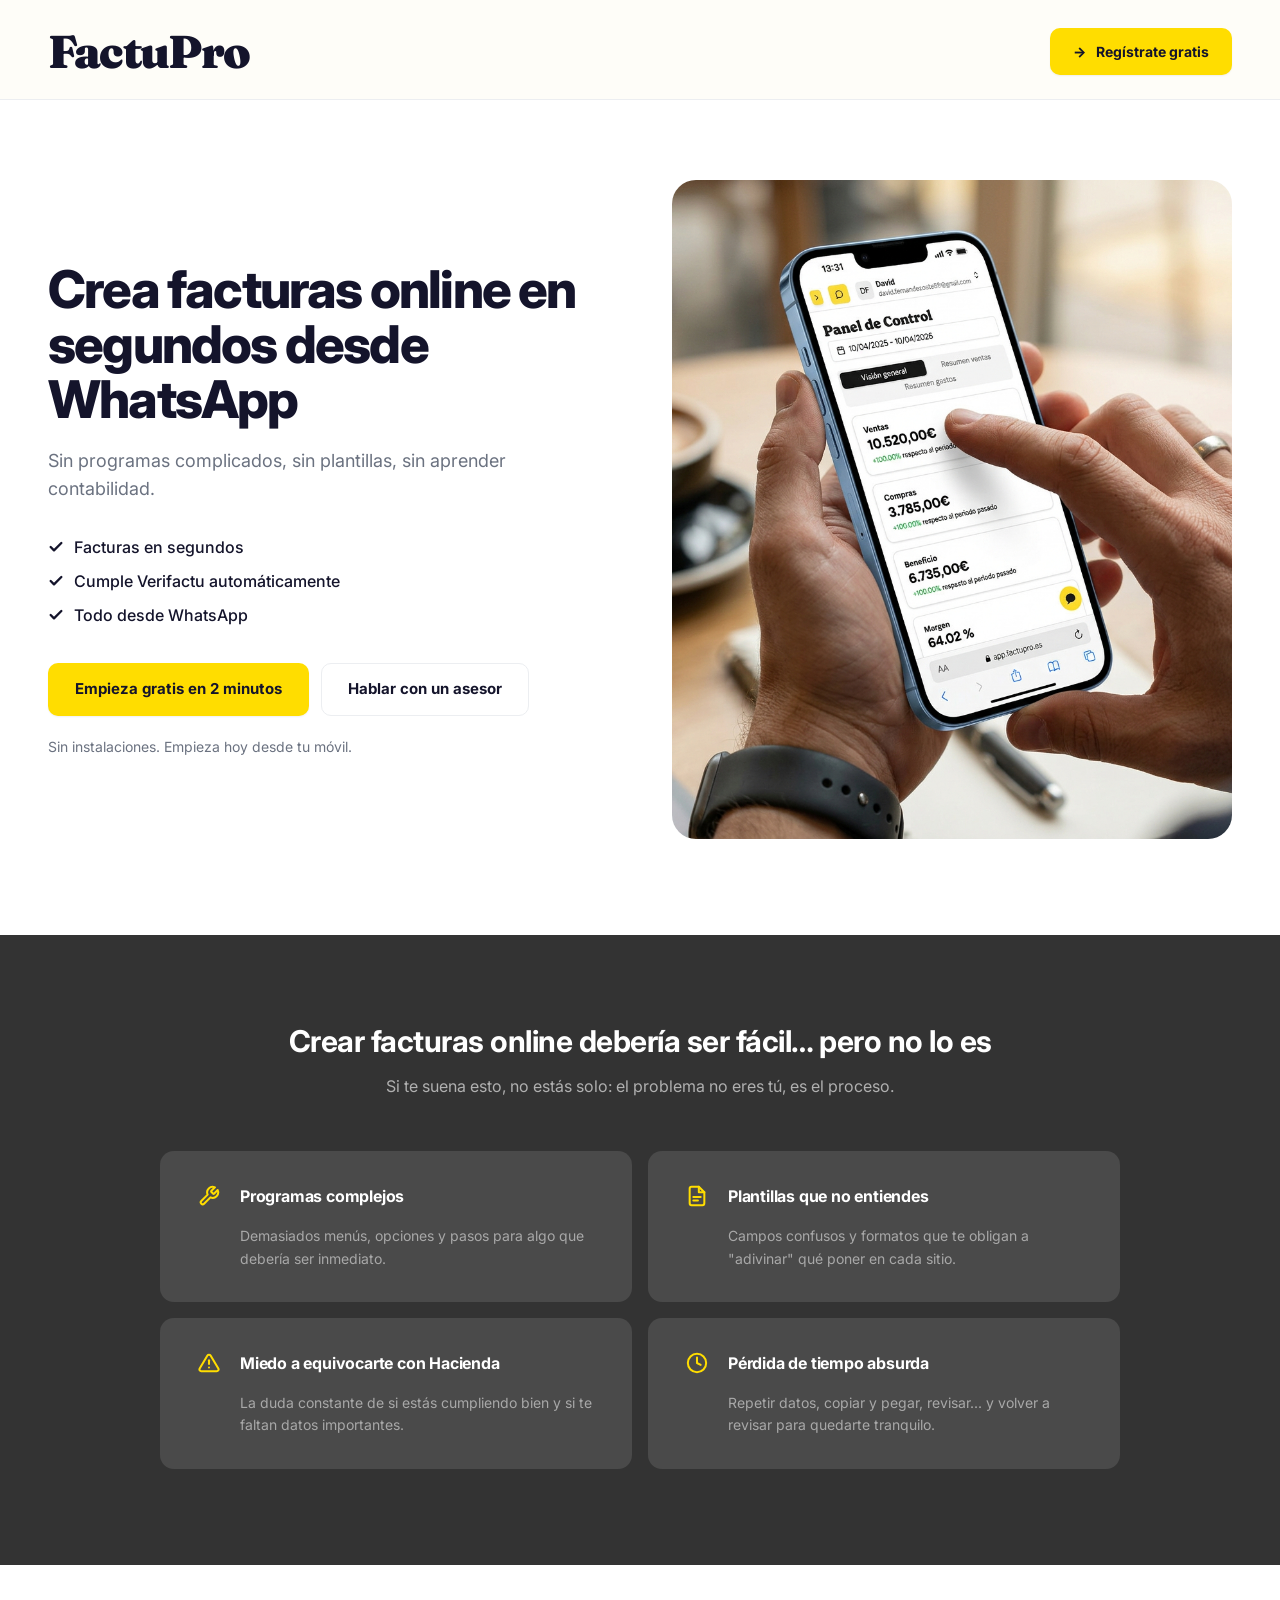
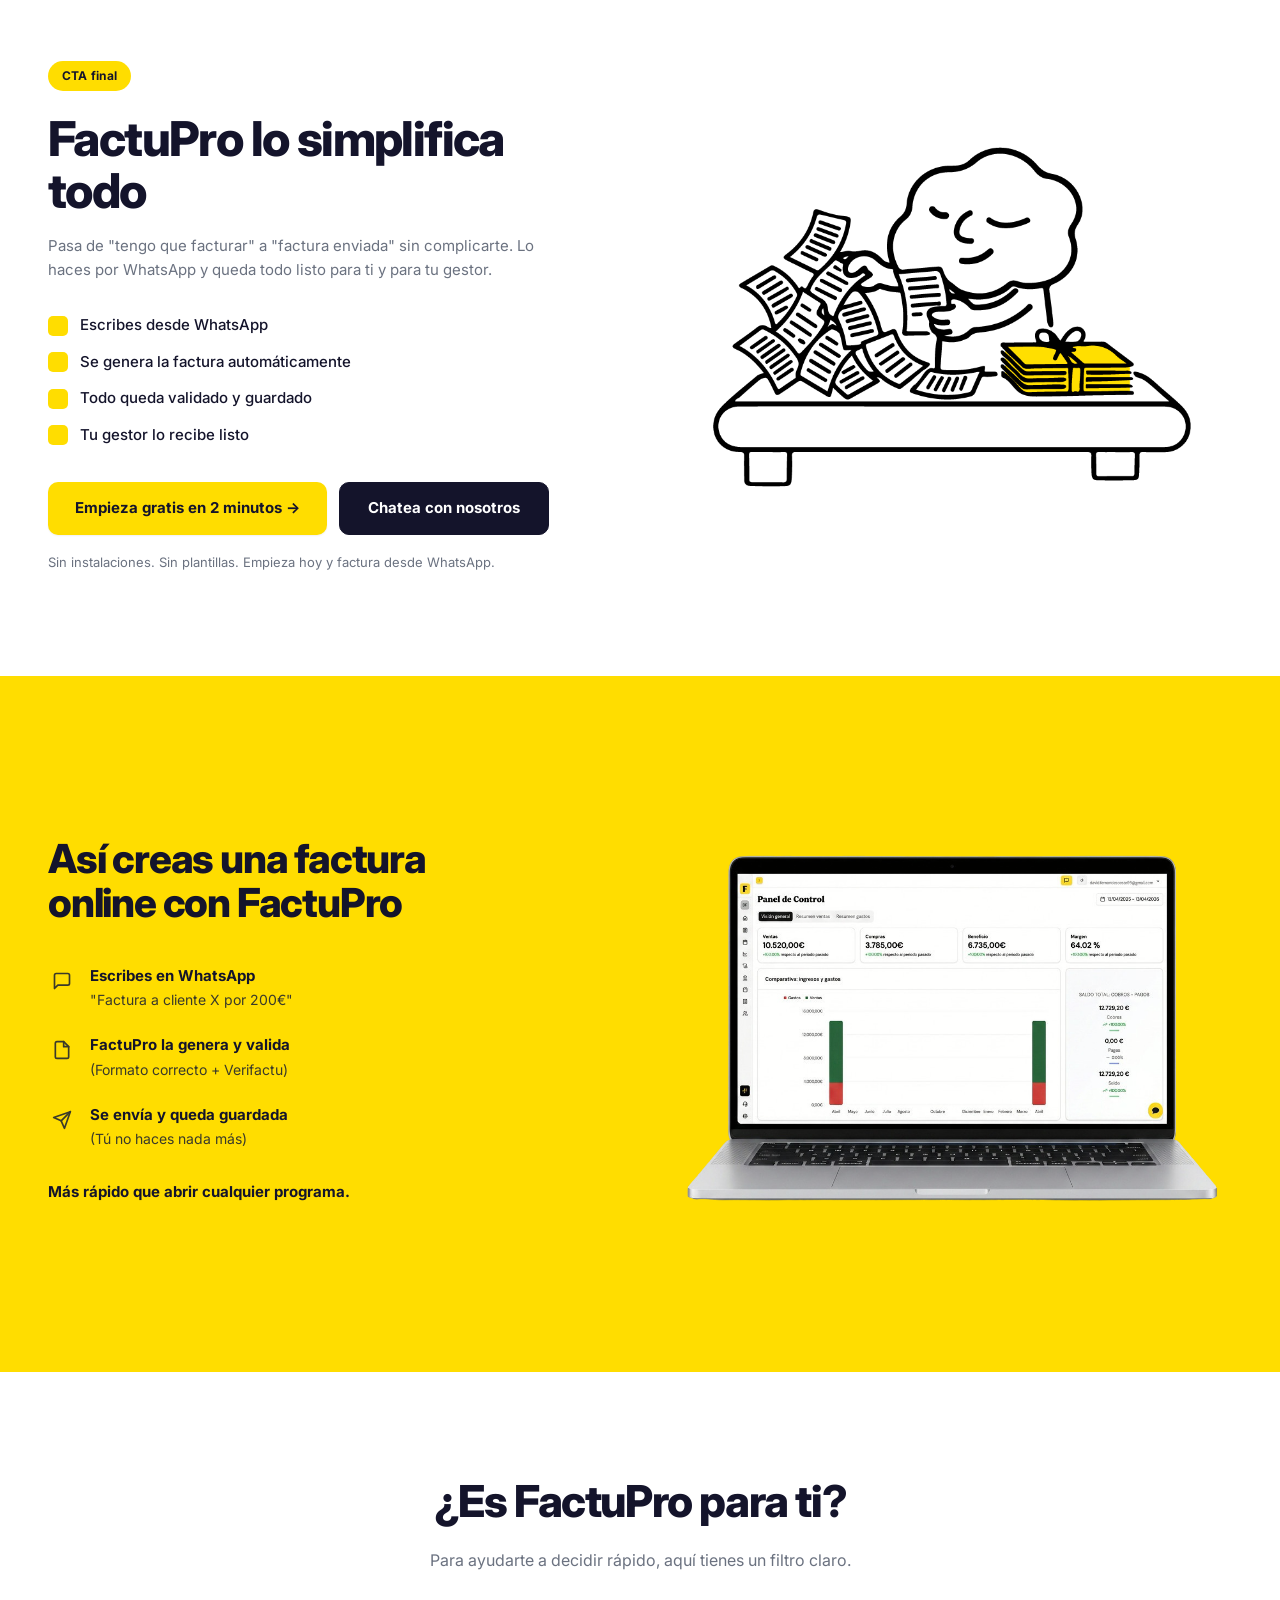
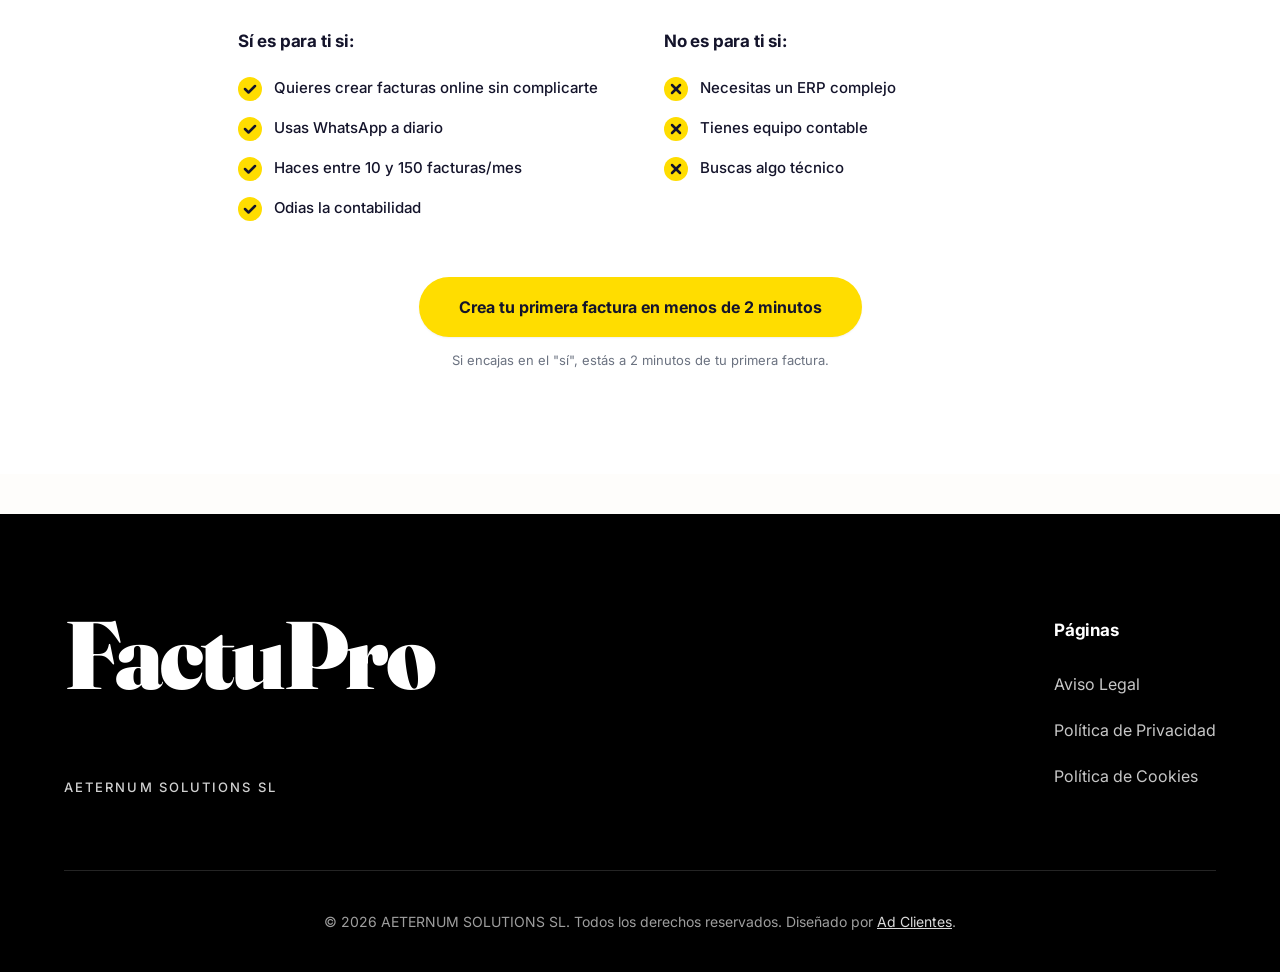
==== creacion-de-facturas-online/index.html @ f8bba771 "Initial commit — landings lp.factupro.es" ====
<!DOCTYPE html>
<html lang="es">
<head>
  <meta charset="UTF-8" />
  <meta name="viewport" content="width=device-width, initial-scale=1.0" />
  <title>Creación de Facturas Online — Crea facturas en segundos desde WhatsApp</title>
  <meta name="description" content="Crea facturas online en segundos desde WhatsApp. Sin programas complicados, sin plantillas, sin aprender contabilidad." />

  <!-- Preload fonts -->
  <link rel="preconnect" href="https://fonts.googleapis.com" />
  <link rel="preconnect" href="https://fonts.gstatic.com" crossorigin />
  <link href="https://fonts.googleapis.com/css2?family=Fraunces:opsz,wght@9..144,700;9..144,900&family=Inter:wght@400;500;600;700;800&display=swap" rel="stylesheet" />

  <link rel="stylesheet" href="css/styles.css" />
</head>
<body>

  <!-- ============== HEADER ============== -->
  <header class="site-header">
    <div class="container header-inner">
      <a href="/" class="logo">FactuPro</a>
      <a href="#registro" class="btn btn-primary btn-header" data-cta="header_signup">
        <span class="arrow">→</span> Regístrate gratis
      </a>
    </div>
  </header>

  <!-- ============== HERO ============== -->
  <section class="hero">
    <div class="container hero-grid">
      <div class="hero-copy">
        <h1 class="hero-title">
          Crea facturas online en segundos desde WhatsApp
        </h1>
        <p class="hero-sub">
          Sin programas complicados, sin plantillas, sin aprender contabilidad.
        </p>

        <ul class="hero-benefits">
          <li><span class="check"><svg viewBox="0 0 24 24" fill="none" stroke="currentColor" stroke-width="3.5" stroke-linecap="round" stroke-linejoin="round"><polyline points="20 6 9 17 4 12"/></svg></span> Facturas en segundos</li>
          <li><span class="check"><svg viewBox="0 0 24 24" fill="none" stroke="currentColor" stroke-width="3.5" stroke-linecap="round" stroke-linejoin="round"><polyline points="20 6 9 17 4 12"/></svg></span> Cumple Verifactu automáticamente</li>
          <li><span class="check"><svg viewBox="0 0 24 24" fill="none" stroke="currentColor" stroke-width="3.5" stroke-linecap="round" stroke-linejoin="round"><polyline points="20 6 9 17 4 12"/></svg></span> Todo desde WhatsApp</li>
        </ul>

        <div class="hero-ctas">
          <a href="#registro" class="btn btn-primary" data-cta="hero_signup">Empieza gratis en 2 minutos</a>
          <a href="#asesor" class="btn btn-secondary" data-cta="hero_advisor">Hablar con un asesor</a>
        </div>

        <p class="hero-note">Sin instalaciones. Empieza hoy desde tu móvil.</p>
      </div>

      <div class="hero-media">
        <div class="hero-image-wrap">
          <img src="assets/hero-mockup.jpg" alt="Crea facturas desde WhatsApp" class="hero-image" onerror="this.style.display='none'; this.parentElement.classList.add('placeholder');" />
          <div class="placeholder-text">📱 Imagen: móvil con WhatsApp</div>
        </div>
      </div>
    </div>
  </section>

  <!-- ============== PROBLEMAS (SECCIÓN 2) ============== -->
  <section class="problemas">
    <div class="container">
      <div class="problemas-head">
        <h2 class="problemas-title">Crear facturas online debería ser fácil… pero no lo es</h2>
        <p class="problemas-sub">Si te suena esto, no estás solo: el problema no eres tú, es el proceso.</p>
      </div>

      <div class="problemas-grid">

        <article class="problema-card">
          <div class="problema-card-head">
            <span class="problema-icon">
              <svg viewBox="0 0 24 24" fill="none" stroke="currentColor" stroke-width="2.2" stroke-linecap="round" stroke-linejoin="round">
                <path d="M14.7 6.3a1 1 0 0 0 0 1.4l1.6 1.6a1 1 0 0 0 1.4 0l3.77-3.77a6 6 0 0 1-7.94 7.94l-6.91 6.91a2.12 2.12 0 0 1-3-3l6.91-6.91a6 6 0 0 1 7.94-7.94l-3.76 3.76z"/>
              </svg>
            </span>
            <h3 class="problema-title">Programas complejos</h3>
          </div>
          <p class="problema-desc">Demasiados menús, opciones y pasos para algo que debería ser inmediato.</p>
        </article>

        <article class="problema-card">
          <div class="problema-card-head">
            <span class="problema-icon">
              <svg viewBox="0 0 24 24" fill="none" stroke="currentColor" stroke-width="2.2" stroke-linecap="round" stroke-linejoin="round">
                <path d="M14 2H6a2 2 0 0 0-2 2v16a2 2 0 0 0 2 2h12a2 2 0 0 0 2-2V8z"/>
                <polyline points="14 2 14 8 20 8"/>
                <line x1="8" y1="13" x2="16" y2="13"/>
                <line x1="8" y1="17" x2="13" y2="17"/>
              </svg>
            </span>
            <h3 class="problema-title">Plantillas que no entiendes</h3>
          </div>
          <p class="problema-desc">Campos confusos y formatos que te obligan a "adivinar" qué poner en cada sitio.</p>
        </article>

        <article class="problema-card">
          <div class="problema-card-head">
            <span class="problema-icon">
              <svg viewBox="0 0 24 24" fill="none" stroke="currentColor" stroke-width="2.2" stroke-linecap="round" stroke-linejoin="round">
                <path d="M10.29 3.86L1.82 18a2 2 0 0 0 1.71 3h16.94a2 2 0 0 0 1.71-3L13.71 3.86a2 2 0 0 0-3.42 0z"/>
                <line x1="12" y1="9" x2="12" y2="13"/>
                <line x1="12" y1="17" x2="12.01" y2="17"/>
              </svg>
            </span>
            <h3 class="problema-title">Miedo a equivocarte con Hacienda</h3>
          </div>
          <p class="problema-desc">La duda constante de si estás cumpliendo bien y si te faltan datos importantes.</p>
        </article>

        <article class="problema-card">
          <div class="problema-card-head">
            <span class="problema-icon">
              <svg viewBox="0 0 24 24" fill="none" stroke="currentColor" stroke-width="2.2" stroke-linecap="round" stroke-linejoin="round">
                <circle cx="12" cy="12" r="10"/>
                <polyline points="12 6 12 12 16 14"/>
              </svg>
            </span>
            <h3 class="problema-title">Pérdida de tiempo absurda</h3>
          </div>
          <p class="problema-desc">Repetir datos, copiar y pegar, revisar... y volver a revisar para quedarte tranquilo.</p>
        </article>

      </div>
    </div>
  </section>

  <!-- ============== CTA FINAL (SECCIÓN 3) ============== -->
  <section class="ctafinal">
    <div class="container ctafinal-grid">
      <div class="ctafinal-copy">
        <span class="ctafinal-tag">CTA final</span>
        <h2 class="ctafinal-title">FactuPro lo simplifica todo</h2>
        <p class="ctafinal-sub">
          Pasa de "tengo que facturar" a "factura enviada" sin complicarte. Lo haces por WhatsApp y queda todo listo para ti y para tu gestor.
        </p>

        <ul class="ctafinal-list">
          <li>
            <span class="ctafinal-dot"></span>
            Escribes desde WhatsApp
          </li>
          <li>
            <span class="ctafinal-dot"></span>
            Se genera la factura automáticamente
          </li>
          <li>
            <span class="ctafinal-dot"></span>
            Todo queda validado y guardado
          </li>
          <li>
            <span class="ctafinal-dot"></span>
            Tu gestor lo recibe listo
          </li>
        </ul>

        <div class="ctafinal-ctas">
          <a href="#registro" class="btn btn-primary" data-cta="ctafinal_signup">Empieza gratis en 2 minutos →</a>
          <a href="#chat" class="btn btn-dark" data-cta="ctafinal_chat">Chatea con nosotros</a>
        </div>

        <p class="ctafinal-note">Sin instalaciones. Sin plantillas. Empieza hoy y factura desde WhatsApp.</p>
      </div>

      <div class="ctafinal-media">
        <img src="assets/ctafinal-ilustracion.png" alt="FactuPro lo simplifica todo" class="ctafinal-image" onerror="this.style.display='none'; this.parentElement.classList.add('ctafinal-placeholder');" />
      </div>
    </div>
  </section>

  <!-- ============== COMO CREAR (SECCIÓN 4) ============== -->
  <section class="comocrea">
    <div class="container comocrea-grid">
      <div class="comocrea-copy">
        <h2 class="comocrea-title">Así creas una factura online con FactuPro</h2>

        <ul class="comocrea-steps">
          <li class="comocrea-step">
            <span class="comocrea-icon">
              <svg viewBox="0 0 24 24" fill="none" stroke="currentColor" stroke-width="2" stroke-linecap="round" stroke-linejoin="round">
                <path d="M21 15a2 2 0 0 1-2 2H7l-4 4V5a2 2 0 0 1 2-2h14a2 2 0 0 1 2 2z"/>
              </svg>
            </span>
            <div>
              <strong>Escribes en WhatsApp</strong>
              <span>"Factura a cliente X por 200€"</span>
            </div>
          </li>
          <li class="comocrea-step">
            <span class="comocrea-icon">
              <svg viewBox="0 0 24 24" fill="none" stroke="currentColor" stroke-width="2" stroke-linecap="round" stroke-linejoin="round">
                <path d="M14 2H6a2 2 0 0 0-2 2v16a2 2 0 0 0 2 2h12a2 2 0 0 0 2-2V8z"/>
                <polyline points="14 2 14 8 20 8"/>
              </svg>
            </span>
            <div>
              <strong>FactuPro la genera y valida</strong>
              <span>(Formato correcto + Verifactu)</span>
            </div>
          </li>
          <li class="comocrea-step">
            <span class="comocrea-icon">
              <svg viewBox="0 0 24 24" fill="none" stroke="currentColor" stroke-width="2" stroke-linecap="round" stroke-linejoin="round">
                <line x1="22" y1="2" x2="11" y2="13"/>
                <polygon points="22 2 15 22 11 13 2 9 22 2"/>
              </svg>
            </span>
            <div>
              <strong>Se envía y queda guardada</strong>
              <span>(Tú no haces nada más)</span>
            </div>
          </li>
        </ul>

        <p class="comocrea-footer">Más rápido que abrir cualquier programa.</p>
      </div>

      <div class="comocrea-media">
        <img src="assets/laptop-mockup.png" alt="FactuPro en portátil" class="comocrea-image" />
      </div>
    </div>
  </section>

  <!-- ============== ¿ES PARA TI? (SECCIÓN 5) ============== -->
  <section class="parati">
    <div class="container parati-inner">
      <h2 class="parati-title">¿Es FactuPro para ti?</h2>
      <p class="parati-sub">Para ayudarte a decidir rápido, aquí tienes un filtro claro.</p>

      <div class="parati-cols">
        <div class="parati-col">
          <h3 class="parati-col-title">Sí es para ti si:</h3>
          <ul class="parati-list">
            <li><span class="parati-check">
              <svg viewBox="0 0 24 24" fill="currentColor"><circle cx="12" cy="12" r="12" fill="#FFDD00"/><polyline points="7 12 10.5 15.5 17 9" fill="none" stroke="#14142b" stroke-width="2.5" stroke-linecap="round" stroke-linejoin="round"/></svg>
            </span>Quieres crear facturas online sin complicarte</li>
            <li><span class="parati-check">
              <svg viewBox="0 0 24 24" fill="currentColor"><circle cx="12" cy="12" r="12" fill="#FFDD00"/><polyline points="7 12 10.5 15.5 17 9" fill="none" stroke="#14142b" stroke-width="2.5" stroke-linecap="round" stroke-linejoin="round"/></svg>
            </span>Usas WhatsApp a diario</li>
            <li><span class="parati-check">
              <svg viewBox="0 0 24 24" fill="currentColor"><circle cx="12" cy="12" r="12" fill="#FFDD00"/><polyline points="7 12 10.5 15.5 17 9" fill="none" stroke="#14142b" stroke-width="2.5" stroke-linecap="round" stroke-linejoin="round"/></svg>
            </span>Haces entre 10 y 150 facturas/mes</li>
            <li><span class="parati-check">
              <svg viewBox="0 0 24 24" fill="currentColor"><circle cx="12" cy="12" r="12" fill="#FFDD00"/><polyline points="7 12 10.5 15.5 17 9" fill="none" stroke="#14142b" stroke-width="2.5" stroke-linecap="round" stroke-linejoin="round"/></svg>
            </span>Odias la contabilidad</li>
          </ul>
        </div>

        <div class="parati-col">
          <h3 class="parati-col-title">No es para ti si:</h3>
          <ul class="parati-list">
            <li><span class="parati-cross">
              <svg viewBox="0 0 24 24"><circle cx="12" cy="12" r="12" fill="#FFDD00"/><line x1="8" y1="8" x2="16" y2="16" stroke="#14142b" stroke-width="2.5" stroke-linecap="round"/><line x1="16" y1="8" x2="8" y2="16" stroke="#14142b" stroke-width="2.5" stroke-linecap="round"/></svg>
            </span>Necesitas un ERP complejo</li>
            <li><span class="parati-cross">
              <svg viewBox="0 0 24 24"><circle cx="12" cy="12" r="12" fill="#FFDD00"/><line x1="8" y1="8" x2="16" y2="16" stroke="#14142b" stroke-width="2.5" stroke-linecap="round"/><line x1="16" y1="8" x2="8" y2="16" stroke="#14142b" stroke-width="2.5" stroke-linecap="round"/></svg>
            </span>Tienes equipo contable</li>
            <li><span class="parati-cross">
              <svg viewBox="0 0 24 24"><circle cx="12" cy="12" r="12" fill="#FFDD00"/><line x1="8" y1="8" x2="16" y2="16" stroke="#14142b" stroke-width="2.5" stroke-linecap="round"/><line x1="16" y1="8" x2="8" y2="16" stroke="#14142b" stroke-width="2.5" stroke-linecap="round"/></svg>
            </span>Buscas algo técnico</li>
          </ul>
        </div>
      </div>

      <div class="parati-cta-wrap">
        <a href="#registro" class="btn parati-cta" data-cta="parati_signup">Crea tu primera factura en menos de 2 minutos</a>
        <p class="parati-note">Si encajas en el "sí", estás a 2 minutos de tu primera factura.</p>
      </div>
    </div>
  </section>

  <!-- ============== FOOTER ============== -->
  <footer class="site-footer">
    <div class="footer-inner">
      <div class="footer-brand">
        <div class="footer-logo">FactuPro</div>
        <div class="footer-company">AETERNUM SOLUTIONS SL</div>
      </div>
      <nav class="footer-nav" aria-label="Enlaces legales">
        <h4 class="footer-nav-title">Páginas</h4>
        <ul>
          <li><a href="#">Aviso Legal</a></li>
          <li><a href="#">Política de Privacidad</a></li>
          <li><a href="#">Política de Cookies</a></li>
        </ul>
      </nav>
    </div>
    <div class="footer-bottom">
      © 2026 AETERNUM SOLUTIONS SL. Todos los derechos reservados. Diseñado por <a href="#">Ad Clientes</a>.
    </div>
  </footer>

  <!-- ============== SCRIPTS ============== -->
  <script src="js/tracking.js"></script>
</body>
</html>
---- creacion-de-facturas-online/css/styles.css ----
/* ============ RESET ============ */
*,
*::before,
*::after { box-sizing: border-box; }
html, body { margin: 0; padding: 0; }
body {
  font-family: 'Inter', -apple-system, BlinkMacSystemFont, sans-serif;
  color: #1f1f2e;
  background: #fefdfb; /* tono crema muy sutil */
  line-height: 1.5;
  -webkit-font-smoothing: antialiased;
}
img { max-width: 100%; display: block; }
a { text-decoration: none; color: inherit; }
ul { list-style: none; margin: 0; padding: 0; }
button { font-family: inherit; cursor: pointer; }

/* ============ TOKENS ============ */
:root {
  --yellow: #FFDD00;         /* amarillo más cálido tipo FactuPro */
  --yellow-hover: #F5D000;
  --dark: #14142b;           /* navy casi negro */
  --gray-700: #4b5563;
  --gray-600: #6b7280;
  --gray-400: #9ca3af;
  --gray-200: #eceef1;
  --gray-100: #f5f6f8;
  --cream: #fefdf8;           /* crema cálida */
  --radius: 12px;
  --shadow-card: 0 1px 2px rgba(17, 24, 39, 0.04);
}

/* ============ LAYOUT ============ */
.container {
  max-width: 1320px;
  margin: 0 auto;
  padding: 0 48px;
}

/* ============ HEADER ============ */
.site-header {
  padding: 28px 0 24px;
  background: var(--cream);
  border-bottom: 1px solid var(--gray-200);
}
.header-inner {
  display: flex;
  align-items: center;
  justify-content: space-between;
}
.logo {
  font-family: 'Fraunces', Georgia, serif;
  font-size: 46px;
  font-weight: 900;
  color: var(--dark);
  letter-spacing: -1.8px;
  line-height: 1;
}

/* ============ BUTTONS ============ */
.btn {
  display: inline-flex;
  align-items: center;
  gap: 8px;
  padding: 14px 26px;
  border-radius: 10px;
  font-weight: 700;
  font-size: 15px;
  transition: transform .15s ease, background .15s ease, box-shadow .15s ease;
  border: 1.5px solid transparent;
  font-family: 'Inter', sans-serif;
  color: var(--dark);
}
.btn-primary {
  background: var(--yellow);
  color: var(--dark);
  box-shadow: 0 1px 2px rgba(0,0,0,0.06);
}
.btn-primary:hover { background: var(--yellow-hover); transform: translateY(-1px); }
.btn-secondary {
  background: #fff;
  color: var(--dark);
  border-color: var(--gray-200);
}
.btn-secondary:hover { border-color: var(--dark); }
.btn-header { padding: 12px 22px; font-size: 14px; }
.btn-header .arrow { font-weight: 800; margin-right: 2px; }

/* ============ HERO ============ */
.hero {
  padding: 80px 0 96px;
  background: #fff;
}
.hero-grid {
  display: grid;
  grid-template-columns: 1fr 1fr;
  gap: 64px;
  align-items: center;
}
.hero-copy { max-width: 640px; }
.hero-title {
  font-family: 'Inter', sans-serif;
  font-size: 52px;
  line-height: 1.06;
  margin: 0 0 20px;
  font-weight: 800;
  letter-spacing: -1.8px;
  color: var(--dark);
}
.hero-sub {
  font-size: 18px;
  color: #6b7280;
  margin: 0 0 32px;
  max-width: 520px;
  line-height: 1.55;
  font-weight: 400;
}

.hero-benefits {
  display: flex;
  flex-direction: column;
  gap: 10px;
  margin: 0 0 36px;
}
.hero-benefits li {
  display: flex;
  align-items: center;
  gap: 10px;
  font-size: 16px;
  font-weight: 500;
  color: var(--dark);
}
.hero-benefits .check {
  display: inline-flex;
  align-items: center;
  justify-content: center;
  flex-shrink: 0;
  color: var(--dark);
}
.hero-benefits .check svg {
  width: 16px;
  height: 16px;
}

.hero-ctas {
  display: flex;
  gap: 12px;
  margin-bottom: 20px;
  flex-wrap: wrap;
}

.hero-note {
  color: var(--gray-600);
  font-size: 14px;
  margin: 0;
}

/* ============ HERO MEDIA ============ */
.hero-media { display: flex; justify-content: center; }
.hero-image-wrap {
  position: relative;
  width: 100%;
  max-width: 580px;
  aspect-ratio: 0.85 / 1;
  border-radius: 24px;
  overflow: hidden;
  background: #e8e8e8;
}
.hero-image {
  width: 100%;
  height: 100%;
  object-fit: cover;
}
.hero-image-wrap.placeholder { display: flex; align-items: center; justify-content: center; }
.placeholder-text {
  display: none;
  color: var(--gray-600);
  font-size: 14px;
  text-align: center;
  padding: 20px;
}
.hero-image-wrap.placeholder .placeholder-text { display: block; }

/* ============ PROBLEMAS (SECCIÓN 2) ============ */
.problemas {
  background: #333333;
  padding: 88px 0 96px;
}
.problemas-head {
  text-align: center;
  margin-bottom: 52px;
}
.problemas-title {
  font-family: 'Inter', sans-serif;
  font-size: 30px;
  font-weight: 700;
  color: #fff;
  margin: 0 0 14px;
  letter-spacing: -0.5px;
  line-height: 1.25;
}
.problemas-sub {
  font-size: 16px;
  color: #b0b0b0;
  margin: 0;
  line-height: 1.55;
}
.problemas-grid {
  display: grid;
  grid-template-columns: 1fr 1fr;
  gap: 16px;
  max-width: 960px;
  margin: 0 auto;
}
.problema-card {
  background: #4a4a4a;
  border-radius: 14px;
  padding: 28px 32px 32px;
}
.problema-card-head {
  display: flex;
  align-items: center;
  gap: 14px;
  margin-bottom: 12px;
}
.problema-icon {
  display: inline-flex;
  align-items: center;
  justify-content: center;
  width: 34px;
  height: 34px;
  flex-shrink: 0;
  color: var(--yellow);
}
.problema-icon svg {
  width: 22px;
  height: 22px;
}
.problema-title {
  font-size: 16px;
  font-weight: 700;
  color: #fff;
  margin: 0;
  letter-spacing: -0.2px;
}
.problema-desc {
  font-size: 14px;
  color: #a8a8a8;
  margin: 0;
  line-height: 1.6;
  padding-left: 48px;
}
@media (max-width: 960px) {
  .problemas-grid { grid-template-columns: 1fr; max-width: 520px; }
  .problemas-title { font-size: 24px; }
}

/* ============ COMO CREAR (SECCIÓN 4) ============ */
.comocrea {
  background: var(--yellow);
  padding: 64px 0 72px;
}
.comocrea-grid {
  display: grid;
  grid-template-columns: 1fr 1fr;
  gap: 64px;
  align-items: center;
}
.comocrea-title {
  font-family: 'Inter', sans-serif;
  font-size: 40px;
  font-weight: 800;
  line-height: 1.1;
  letter-spacing: -1.2px;
  color: var(--dark);
  margin: 0 0 40px;
  max-width: 480px;
}
.comocrea-steps {
  display: flex;
  flex-direction: column;
  gap: 24px;
  margin: 0 0 32px;
}
.comocrea-step {
  display: flex;
  align-items: flex-start;
  gap: 14px;
}
.comocrea-icon {
  display: inline-flex;
  align-items: center;
  justify-content: center;
  width: 28px;
  height: 28px;
  flex-shrink: 0;
  color: var(--dark);
  margin-top: 2px;
}
.comocrea-icon svg {
  width: 20px;
  height: 20px;
}
.comocrea-step div {
  display: flex;
  flex-direction: column;
  gap: 2px;
}
.comocrea-step strong {
  font-size: 15px;
  font-weight: 700;
  color: var(--dark);
}
.comocrea-step span {
  font-size: 14px;
  color: #3a3a2a;
  font-weight: 400;
}
.comocrea-footer {
  font-size: 15px;
  font-weight: 700;
  color: var(--dark);
  margin: 0;
}
.comocrea-media {
  display: flex;
  justify-content: center;
  align-items: center;
}
.comocrea-image {
  width: 100%;
  max-width: 580px;
  border-radius: 16px;
}
@media (max-width: 960px) {
  .comocrea-grid { grid-template-columns: 1fr; gap: 48px; }
  .comocrea-title { font-size: 30px; }
}

/* ============ FEATURES ============ */
.features {
  background: var(--yellow);
  padding: 88px 0 100px;
  text-align: center;
}
.features-title {
  font-family: 'Inter', sans-serif;
  font-size: 38px;
  line-height: 1.2;
  margin: 0 auto 16px;
  color: var(--dark);
  font-weight: 800;
  letter-spacing: -0.8px;
  max-width: 920px;
}
.features-sub {
  font-size: 15px;
  color: #2b2b3a;
  margin: 0 auto 56px;
  max-width: 700px;
  line-height: 1.55;
  font-weight: 400;
}

.features-grid {
  display: grid;
  grid-template-columns: repeat(3, 1fr);
  gap: 24px;
  max-width: 1120px;
  margin: 0 auto 44px;
  text-align: left;
}
.feature-card {
  background: #fff;
  border-radius: 20px;
  padding: 32px 32px 36px;
}
.feature-card-top {
  display: flex;
  align-items: center;
  justify-content: space-between;
  margin-bottom: 32px;
}
.feature-tag {
  display: inline-flex;
  align-items: center;
  padding: 8px 16px;
  background: #f2f3f5;
  color: var(--dark);
  border-radius: 999px;
  font-size: 13px;
  font-weight: 600;
  letter-spacing: -0.1px;
}
.feature-icon {
  display: inline-flex;
  align-items: center;
  justify-content: center;
  width: 32px;
  height: 32px;
  color: var(--dark);
  position: relative;
}
.feature-icon svg { width: 24px; height: 24px; }
.feature-icon-dot::after {
  content: '';
  position: absolute;
  top: 0;
  right: 0;
  width: 8px;
  height: 8px;
  border-radius: 50%;
  background: #FF9500;
  border: 1.5px solid #fff;
}
.feature-title {
  font-size: 20px;
  font-weight: 700;
  margin: 0 0 12px;
  color: var(--dark);
  letter-spacing: -0.3px;
}
.feature-desc {
  font-size: 15px;
  line-height: 1.55;
  color: #5b6472;
  margin: 0;
  font-weight: 400;
}

.features-ctas {
  display: flex;
  gap: 12px;
  justify-content: center;
  flex-wrap: wrap;
}
.btn-dark {
  background: #14142b;
  color: #fff;
  border-color: #14142b;
  padding: 14px 28px;
}
.btn-dark:hover { background: #1f1f3d; transform: translateY(-1px); }
.btn-white {
  background: #fff;
  color: var(--dark);
  border-color: #fff;
  padding: 14px 28px;
}
.btn-white:hover { background: #fafafa; }

/* ============ PAIN POINTS ============ */
.pain {
  background: #fff;
  padding: 100px 0;
}
.pain-grid {
  display: grid;
  grid-template-columns: 1.4fr 1fr;
  gap: 64px;
  align-items: center;
}
.pain-title {
  font-family: 'Inter', sans-serif;
  font-size: 40px;
  line-height: 1.15;
  margin: 0 0 20px;
  font-weight: 800;
  letter-spacing: -1.2px;
  color: var(--dark);
}
.pain-sub {
  font-size: 15px;
  color: #6b7280;
  margin: 0 0 36px;
  max-width: 520px;
  line-height: 1.55;
}
.pain-list {
  display: flex;
  flex-direction: column;
  gap: 12px;
  margin: 0 0 36px;
  max-width: 560px;
}
.pain-list li {
  display: flex;
  align-items: center;
  gap: 14px;
  padding: 16px 22px;
  background: #fff;
  border: 1px solid #edeff2;
  border-radius: 999px;
  font-size: 15px;
  color: var(--dark);
  font-weight: 500;
}
.pain-dot {
  display: inline-block;
  width: 10px;
  height: 10px;
  border-radius: 50%;
  background: var(--yellow);
  flex-shrink: 0;
}
.pain-footer {
  font-size: 15px;
  font-weight: 700;
  color: var(--dark);
  margin: 0;
}

.pain-media {
  display: flex;
  justify-content: center;
  align-items: center;
  min-height: 400px;
}
.pain-mascot {
  width: 100%;
  max-width: 360px;
  height: 400px;
  background-image: url('../assets/pain-section.png');
  background-repeat: no-repeat;
  background-position: right center;
  background-size: auto 100%;
}

/* ============ IS IT FOR YOU ============ */
.foryou {
  background: var(--yellow);
  padding: 96px 0 112px;
  text-align: center;
}
.foryou-title {
  font-family: 'Inter', sans-serif;
  font-size: 40px;
  line-height: 1.15;
  margin: 0 0 14px;
  color: var(--dark);
  font-weight: 800;
  letter-spacing: -1px;
}
.foryou-sub {
  font-size: 16px;
  color: #2b2b3a;
  margin: 0 auto 56px;
  max-width: 680px;
  line-height: 1.55;
}

.foryou-grid {
  display: grid;
  grid-template-columns: 1fr 1fr;
  gap: 24px;
  max-width: 1180px;
  margin: 0 auto;
  text-align: left;
}
.foryou-card {
  background: #fff;
  border-radius: 20px;
  padding: 32px 36px 36px;
}
.foryou-card-top {
  display: flex;
  align-items: center;
  justify-content: space-between;
  gap: 12px;
  margin-bottom: 22px;
}
.foryou-card-title {
  font-size: 19px;
  font-weight: 700;
  margin: 0;
  color: var(--dark);
  letter-spacing: -0.3px;
}
.foryou-tag {
  display: inline-flex;
  align-items: center;
  padding: 8px 16px;
  background: #FFF8D4;
  color: var(--dark);
  border-radius: 999px;
  font-size: 13px;
  font-weight: 600;
  border: 1px solid #FFE97A;
}
.foryou-list {
  display: flex;
  flex-direction: column;
  gap: 14px;
  margin: 0 0 24px;
}
.foryou-list li {
  display: flex;
  align-items: center;
  gap: 12px;
  font-size: 15px;
  color: var(--dark);
  font-weight: 500;
}
.check-mini,
.cross-mini {
  display: inline-flex;
  align-items: center;
  justify-content: center;
  width: 22px;
  height: 22px;
  color: var(--dark);
  flex-shrink: 0;
}
.check-mini svg,
.cross-mini svg { width: 18px; height: 18px; }

.foryou-cta {
  display: flex;
  align-items: center;
  justify-content: center;
  width: 100%;
  background: var(--yellow);
  color: var(--dark);
  padding: 18px 24px;
  font-size: 16px;
  font-weight: 700;
  border-radius: 12px;
  margin-bottom: 12px;
  box-shadow: 0 1px 2px rgba(0,0,0,0.06);
  border: 1px solid #F5D000;
}
.foryou-cta:hover { background: var(--yellow-hover); transform: translateY(-1px); }
.foryou-note {
  font-size: 13px;
  color: #6b7280;
  margin: 0;
  text-align: center;
}

/* ============ HOW IT WORKS ============ */
.howit {
  background: #fff;
  padding: 100px 0;
}
.howit-grid {
  display: grid;
  grid-template-columns: 1fr 1fr;
  gap: 64px;
  align-items: center;
}
.howit-tag {
  display: inline-block;
  padding: 8px 16px;
  background: var(--yellow);
  color: var(--dark);
  border-radius: 999px;
  font-size: 12px;
  font-weight: 800;
  letter-spacing: 1px;
  margin-bottom: 24px;
}
.howit-title {
  font-family: 'Inter', sans-serif;
  font-size: 56px;
  line-height: 1.05;
  margin: 0 0 16px;
  color: var(--dark);
  font-weight: 800;
  letter-spacing: -2px;
}
.howit-sub {
  font-size: 17px;
  color: #6b7280;
  margin: 0 0 36px;
  max-width: 540px;
  line-height: 1.5;
}
.howit-steps {
  display: flex;
  flex-direction: column;
  gap: 12px;
  margin: 0 0 36px;
  max-width: 620px;
}
.howit-step {
  display: flex;
  align-items: center;
  gap: 18px;
  padding: 18px 24px;
  background: #fff;
  border: 1px solid #edeff2;
  border-radius: 14px;
  box-shadow: var(--shadow-card);
}
.howit-num {
  display: inline-flex;
  align-items: center;
  justify-content: center;
  width: 40px;
  height: 40px;
  background: #FFF8D4;
  border: 1px solid #FFE97A;
  border-radius: 50%;
  color: var(--dark);
  font-weight: 700;
  font-size: 15px;
  flex-shrink: 0;
}
.howit-step h3 {
  font-size: 16px;
  font-weight: 700;
  margin: 0 0 3px;
  color: var(--dark);
}
.howit-step p {
  font-size: 14px;
  color: #6b7280;
  margin: 0;
  line-height: 1.45;
}
.howit-cta-row {
  display: flex;
  align-items: center;
  gap: 20px;
  flex-wrap: wrap;
}
.howit-note {
  font-size: 14px;
  color: #6b7280;
}
.howit-media {
  display: flex;
  justify-content: center;
}
.howit-image-wrap {
  position: relative;
  width: 100%;
  max-width: 640px;
  aspect-ratio: 1.2 / 1;
  border-radius: 20px;
  overflow: hidden;
  background: linear-gradient(135deg, #efe9df, #d9d1c2);
}
.howit-image {
  width: 100%;
  height: 100%;
  object-fit: cover;
}
.howit-image-wrap.placeholder { display: flex; align-items: center; justify-content: center; }
.howit-image-wrap.placeholder .placeholder-text { display: block; }

/* ============ RESPONSIVE — TABLET (≤960px) ============ */
@media (max-width: 960px) {
  .container { padding: 0 32px; }
  /* Header */
  .logo { font-size: 32px; }
  /* Hero */
  .hero { padding: 56px 0 72px; }
  .hero-grid { grid-template-columns: 1fr; gap: 40px; }
  .hero-title { font-size: 38px; letter-spacing: -1px; }
  .hero-media { display: none; }
  /* Problemas */
  .problemas { padding: 64px 0 72px; }
  .problemas-title { font-size: 24px; }
  .problemas-grid { grid-template-columns: 1fr; max-width: 560px; margin: 0 auto; }
  /* Como crear */
  .comocrea { padding: 48px 0 56px; }
  .comocrea-grid { grid-template-columns: 1fr; gap: 40px; }
  .comocrea-title { font-size: 30px; }
  .comocrea-media { display: none; }
  /* Legacy sections */
  .features-title { font-size: 32px; }
  .features-grid { grid-template-columns: 1fr; max-width: 500px; }
  .pain-grid { grid-template-columns: 1fr; gap: 48px; }
  .pain-title { font-size: 32px; }
  .pain-media { display: none; }
  .foryou-grid { grid-template-columns: 1fr; max-width: 560px; }
  .foryou-title { font-size: 30px; }
  .howit-grid { grid-template-columns: 1fr; gap: 48px; }
  .howit-title { font-size: 40px; }
}

/* ============ RESPONSIVE — MOBILE (≤560px) ============ */
@media (max-width: 560px) {
  .container { padding: 0 18px; }
  /* Header */
  .site-header { padding: 14px 0; }
  .logo { font-size: 24px; letter-spacing: -0.8px; }
  .btn-header { padding: 10px 14px; font-size: 13px; }
  /* Hero */
  .hero { padding: 36px 0 52px; }
  .hero-title { font-size: 28px; letter-spacing: -0.5px; line-height: 1.12; }
  .hero-sub { font-size: 15px; margin-bottom: 24px; }
  .hero-benefits { gap: 8px; margin-bottom: 24px; }
  .hero-ctas { flex-direction: column; align-items: stretch; gap: 10px; margin-bottom: 16px; }
  .btn { justify-content: center; padding: 15px 20px; }
  .hero-note { font-size: 13px; }
  /* Problemas */
  .problemas { padding: 48px 0 56px; }
  .problemas-head { margin-bottom: 32px; }
  .problemas-title { font-size: 20px; letter-spacing: -0.2px; }
  .problemas-sub { font-size: 14px; }
  .problema-card { padding: 18px 18px 22px; }
  .problema-desc { padding-left: 0; font-size: 13px; }
  .problema-title { font-size: 14px; }
  /* CTA Final */
  .ctafinal { padding: 48px 0 56px; }
  .ctafinal-grid { gap: 32px; }
  .ctafinal-title { font-size: 26px; letter-spacing: -0.6px; }
  .ctafinal-sub { font-size: 14px; }
  .ctafinal-list li { font-size: 14px; gap: 10px; }
  .ctafinal-ctas { flex-direction: column; align-items: stretch; gap: 10px; }
  .ctafinal-note { font-size: 12px; }
  /* Como crear */
  .comocrea { padding: 40px 0 48px; }
  .comocrea-title { font-size: 24px; letter-spacing: -0.4px; margin-bottom: 24px; }
  .comocrea-steps { gap: 16px; }
  .comocrea-step strong { font-size: 14px; }
  .comocrea-step span { font-size: 13px; }
  .comocrea-footer { font-size: 14px; }
  /* Parati */
  .parati { padding: 48px 0 56px; }
  .parati-title { font-size: 26px; letter-spacing: -0.6px; }
  .parati-sub { font-size: 14px; margin-bottom: 36px; }
  .parati-cols { gap: 28px; margin-bottom: 40px; }
  .parati-col-title { font-size: 15px; }
  .parati-list li { font-size: 14px; }
  .parati-cta { font-size: 14px; padding: 16px 20px; width: 100%; text-align: center; }
  .parati-note { font-size: 12px; }
}

/* ============ CTA FINAL ============ */
.ctafinal {
  background: #fff;
  padding: 96px 0 104px;
}
.ctafinal-grid {
  display: grid;
  grid-template-columns: 1fr 1fr;
  gap: 64px;
  align-items: center;
}
.ctafinal-tag {
  display: inline-flex;
  align-items: center;
  padding: 6px 14px;
  background: var(--yellow);
  color: var(--dark);
  border-radius: 999px;
  font-size: 12px;
  font-weight: 700;
  letter-spacing: 0.02em;
  margin-bottom: 22px;
}
.ctafinal-title {
  font-family: 'Inter', sans-serif;
  font-size: 48px;
  font-weight: 800;
  line-height: 1.08;
  letter-spacing: -1.6px;
  color: var(--dark);
  margin: 0 0 18px;
}
.ctafinal-sub {
  font-size: 15px;
  color: #6b7280;
  line-height: 1.6;
  margin: 0 0 32px;
  max-width: 520px;
}
.ctafinal-list {
  display: flex;
  flex-direction: column;
  gap: 14px;
  margin: 0 0 36px;
}
.ctafinal-list li {
  display: flex;
  align-items: center;
  gap: 12px;
  font-size: 15px;
  font-weight: 500;
  color: var(--dark);
}
.ctafinal-dot {
  display: inline-flex;
  width: 20px;
  height: 20px;
  background: var(--yellow);
  border-radius: 5px;
  flex-shrink: 0;
}
.ctafinal-ctas {
  display: flex;
  gap: 12px;
  flex-wrap: wrap;
  margin-bottom: 18px;
}
.ctafinal-note {
  font-size: 13px;
  color: var(--gray-600);
  margin: 0;
}
.ctafinal-media {
  display: flex;
  justify-content: center;
  align-items: center;
}
.ctafinal-image {
  width: 100%;
  max-width: 520px;
}
.ctafinal-placeholder {
  min-height: 380px;
  display: flex;
  align-items: center;
  justify-content: center;
}
@media (max-width: 960px) {
  .ctafinal-grid { grid-template-columns: 1fr; gap: 40px; }
  .ctafinal-title { font-size: 34px; }
  .ctafinal-media { display: none; }
}

/* ============ ¿ES PARA TI? ============ */
.parati {
  background: #fff;
  padding: 96px 0 104px;
}
.parati-inner {
  text-align: center;
  max-width: 900px;
  margin: 0 auto;
}
.parati-title {
  font-family: 'Inter', sans-serif;
  font-size: 44px;
  font-weight: 800;
  letter-spacing: -1.4px;
  color: var(--dark);
  margin: 0 0 14px;
}
.parati-sub {
  font-size: 16px;
  color: var(--gray-600);
  margin: 0 0 56px;
  line-height: 1.55;
}
.parati-cols {
  display: grid;
  grid-template-columns: 1fr 1fr;
  gap: 48px;
  text-align: left;
  margin-bottom: 56px;
}
.parati-col-title {
  font-size: 17px;
  font-weight: 700;
  color: var(--dark);
  margin: 0 0 22px;
  letter-spacing: -0.2px;
}
.parati-list {
  display: flex;
  flex-direction: column;
  gap: 16px;
}
.parati-list li {
  display: flex;
  align-items: center;
  gap: 12px;
  font-size: 15px;
  font-weight: 500;
  color: var(--dark);
}
.parati-check,
.parati-cross {
  display: inline-flex;
  align-items: center;
  justify-content: center;
  width: 24px;
  height: 24px;
  flex-shrink: 0;
}
.parati-check svg,
.parati-cross svg {
  width: 24px;
  height: 24px;
}
.parati-cta-wrap {
  display: flex;
  flex-direction: column;
  align-items: center;
  gap: 14px;
}
.parati-cta {
  background: var(--yellow);
  color: var(--dark);
  font-size: 16px;
  font-weight: 700;
  padding: 18px 40px;
  border-radius: 999px;
  border: none;
  box-shadow: 0 1px 2px rgba(0,0,0,0.06);
}
.parati-cta:hover { background: var(--yellow-hover); transform: translateY(-1px); }
.parati-note {
  font-size: 13px;
  color: var(--gray-600);
  margin: 0;
}
@media (max-width: 760px) {
  .parati-cols { grid-template-columns: 1fr; gap: 28px; }
  .parati-title { font-size: 28px; }
}

/* ============ FOOTER ============ */
.site-footer {
  background: #000;
  color: #fff;
  padding: 96px 64px 40px;
  margin-top: 40px;
}
.footer-inner {
  max-width: 1280px;
  margin: 0 auto;
  display: flex;
  justify-content: space-between;
  align-items: flex-start;
  gap: 48px;
  padding-bottom: 72px;
  border-bottom: 1px solid rgba(255, 255, 255, 0.14);
}
.footer-logo {
  font-family: 'Fraunces', Georgia, serif;
  font-weight: 900;
  font-size: 96px;
  line-height: 0.92;
  letter-spacing: -3.5px;
  color: #fff;
}
.footer-company {
  margin-top: 80px;
  font-size: 13px;
  letter-spacing: 0.16em;
  color: rgba(255, 255, 255, 0.82);
  text-transform: uppercase;
  font-weight: 500;
}
.footer-nav { padding-top: 8px; }
.footer-nav-title {
  margin: 0 0 28px;
  font-size: 17px;
  font-weight: 700;
  color: #fff;
  letter-spacing: -0.01em;
}
.footer-nav ul { display: flex; flex-direction: column; gap: 22px; }
.footer-nav a {
  color: rgba(255, 255, 255, 0.78);
  font-size: 16px;
  transition: color .15s ease;
}
.footer-nav a:hover { color: #fff; }
.footer-bottom {
  max-width: 1280px;
  margin: 0 auto;
  padding-top: 40px;
  text-align: center;
  font-size: 14px;
  color: rgba(255, 255, 255, 0.62);
}
.footer-bottom a { color: rgba(255, 255, 255, 0.85); text-decoration: underline; }
.footer-bottom a:hover { color: #fff; }
@media (max-width: 720px) {
  .site-footer { padding: 56px 24px 24px; }
  .footer-inner { flex-direction: column; gap: 40px; padding-bottom: 40px; }
  .footer-logo { font-size: 56px; }
}
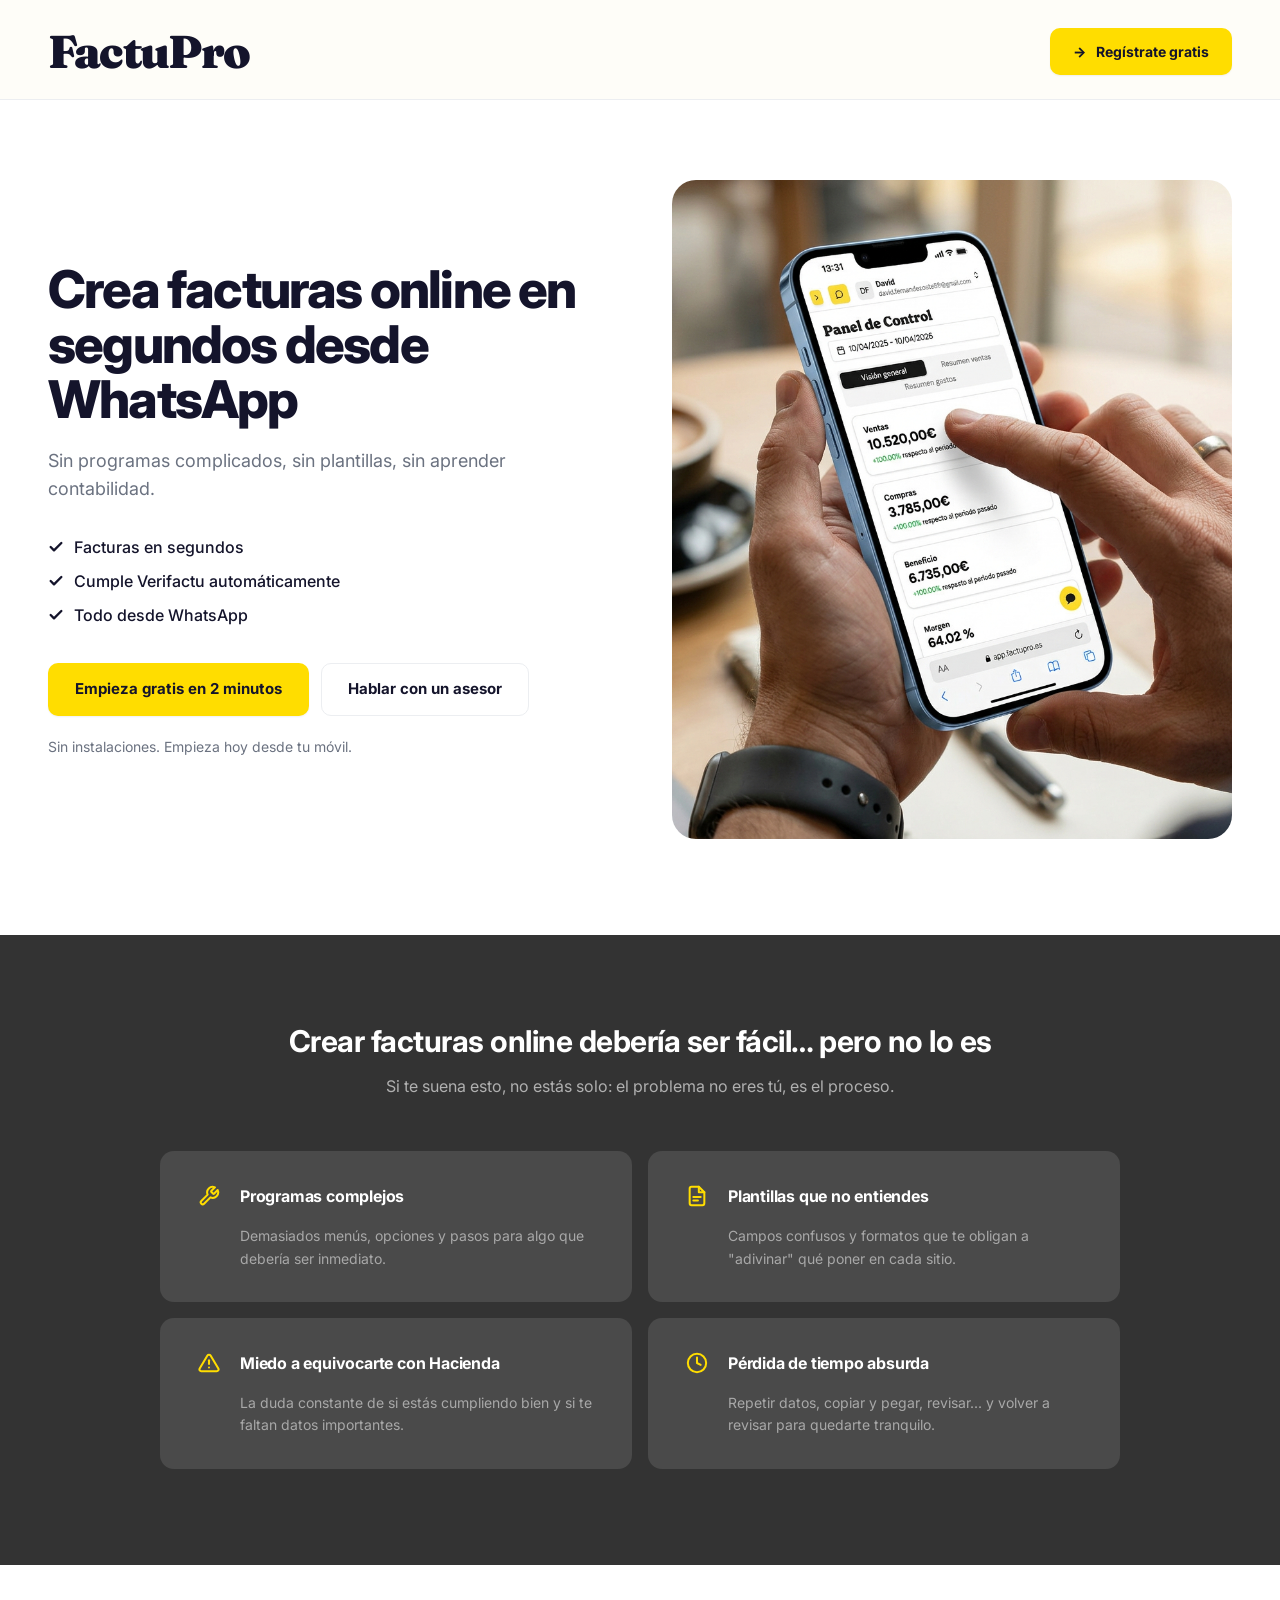
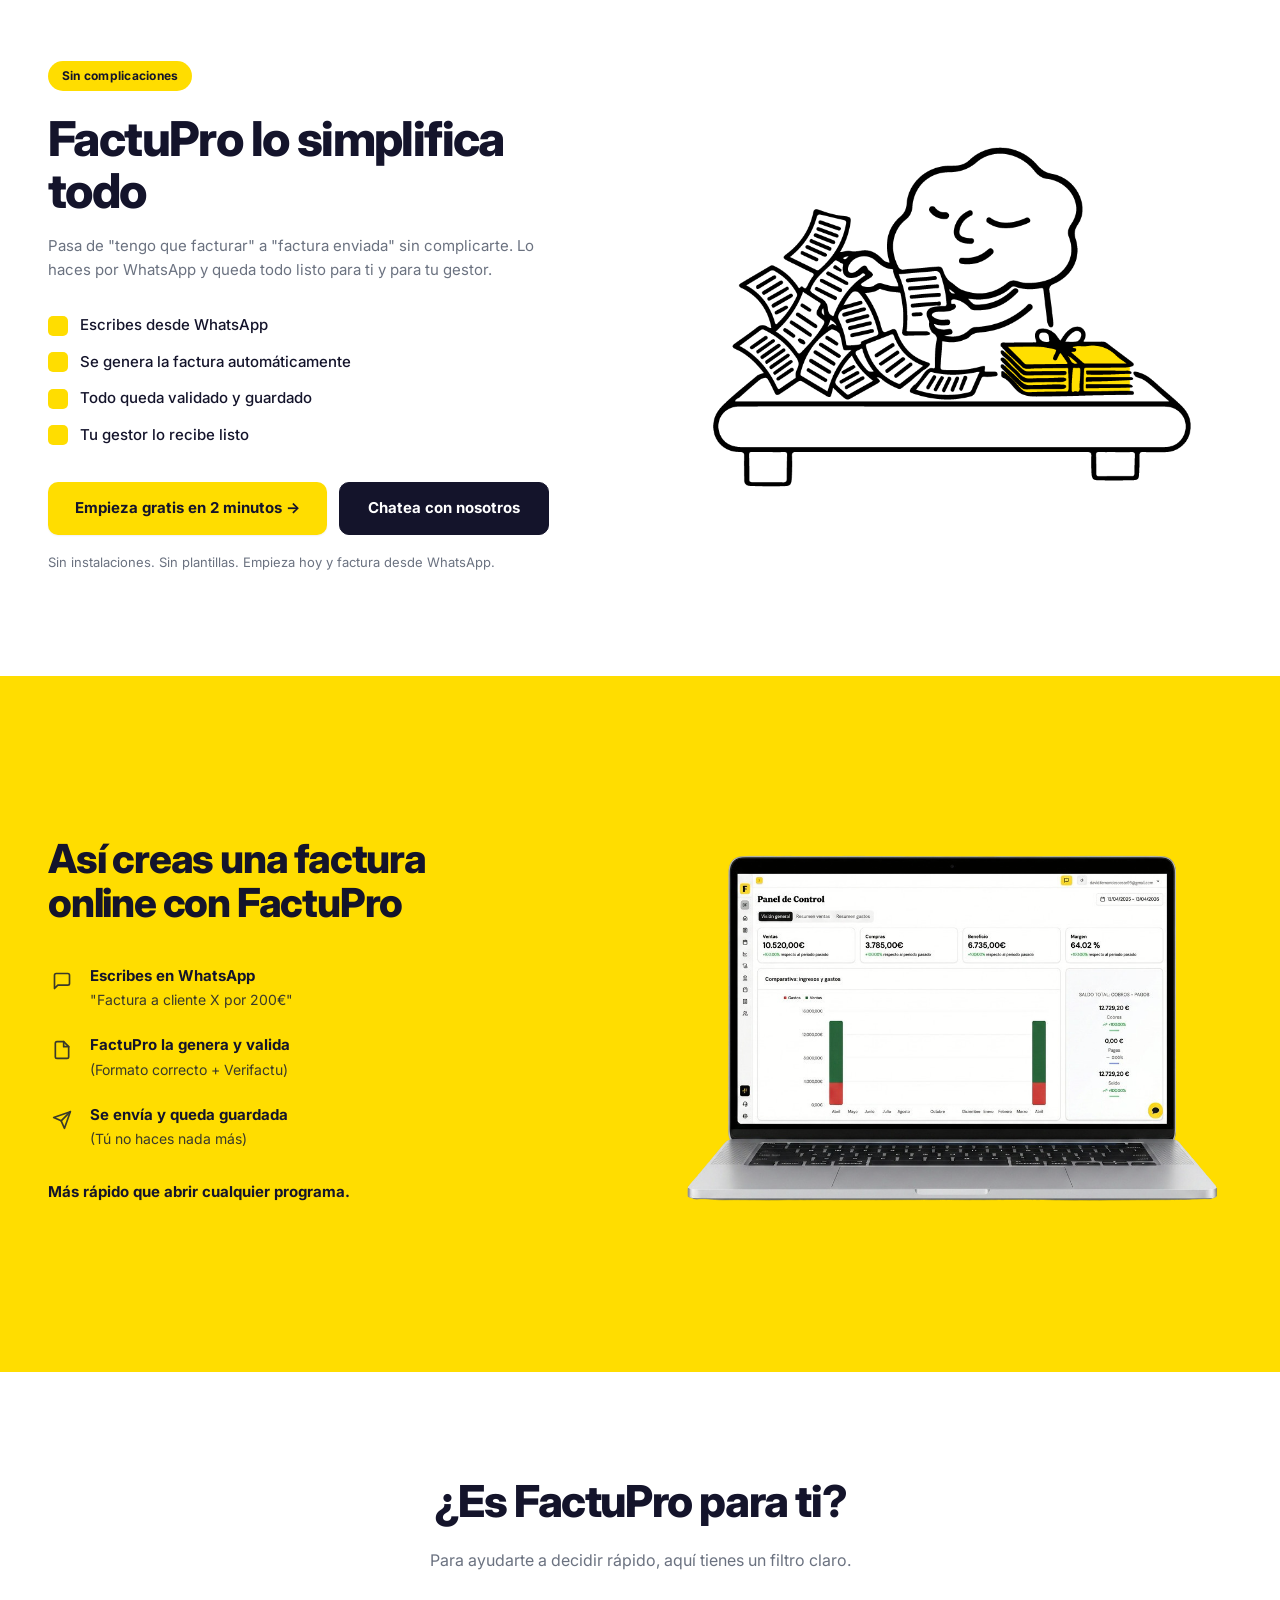
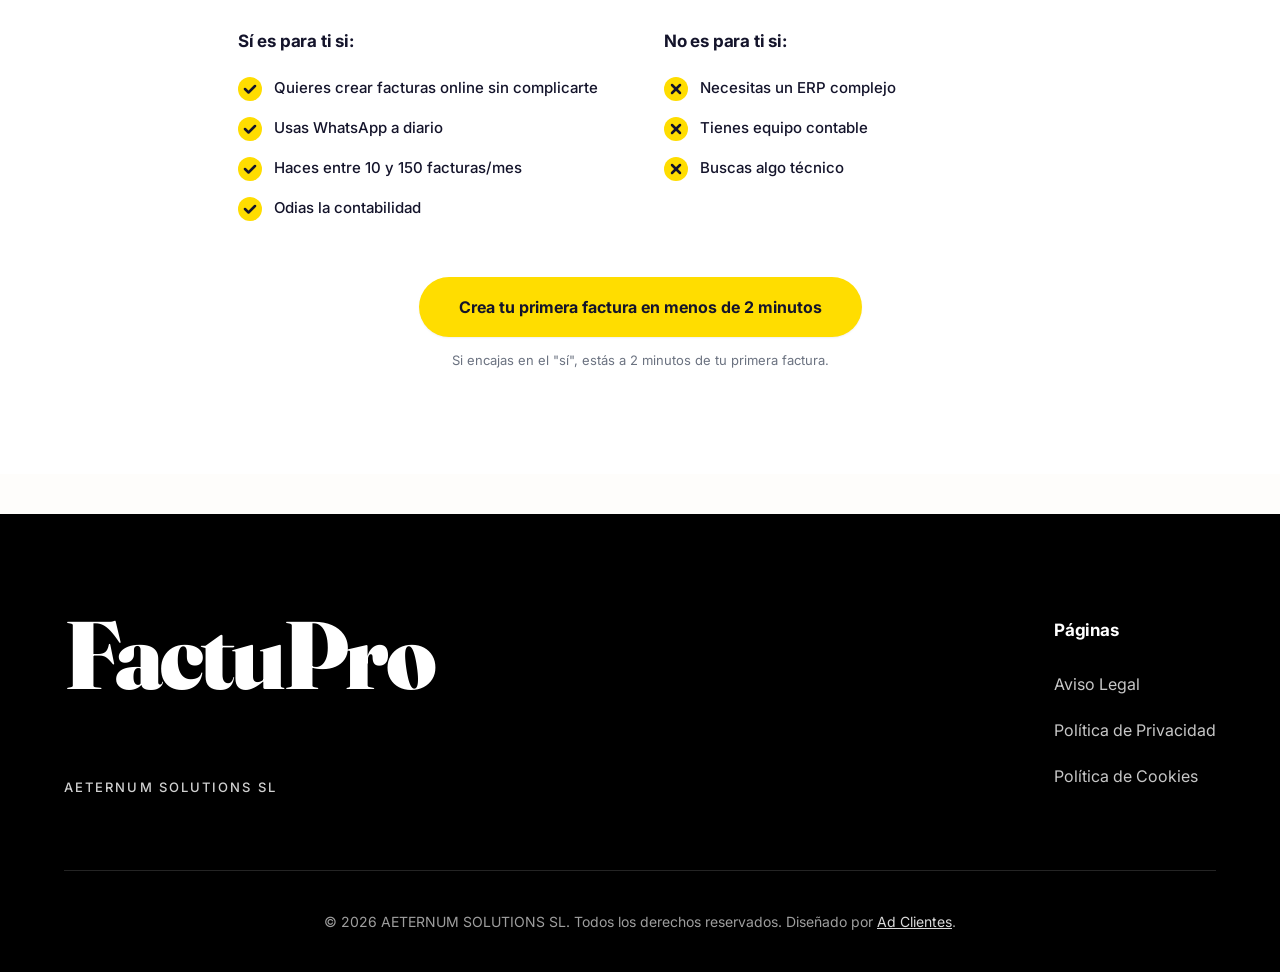
==== commit b176a34f: "Mejoras" ====
--- a/creacion-de-facturas-online/index.html
+++ b/creacion-de-facturas-online/index.html
@@ -2,6 +2,10 @@
 <html lang="es">
 <head>
   <meta charset="UTF-8" />
+  <base href="/creacion-de-facturas-online/" />
+  <!-- Start cookieyes banner -->
+  <script id="cookieyes" type="text/javascript" src="https://cdn-cookieyes.com/client_data/7185c98f9cda46b42181f2e853773d56/script.js"></script>
+  <!-- End cookieyes banner -->
   <meta name="viewport" content="width=device-width, initial-scale=1.0" />
   <title>Creación de Facturas Online — Crea facturas en segundos desde WhatsApp</title>
   <meta name="description" content="Crea facturas online en segundos desde WhatsApp. Sin programas complicados, sin plantillas, sin aprender contabilidad." />
@@ -19,7 +23,7 @@
   <header class="site-header">
     <div class="container header-inner">
       <a href="/" class="logo">FactuPro</a>
-      <a href="#registro" class="btn btn-primary btn-header" data-cta="header_signup">
+      <a href="https://app.factupro.es/registro" class="btn btn-primary btn-header" data-cta="header_signup">
         <span class="arrow">→</span> Regístrate gratis
       </a>
     </div>
@@ -43,7 +47,7 @@
         </ul>
 
         <div class="hero-ctas">
-          <a href="#registro" class="btn btn-primary" data-cta="hero_signup">Empieza gratis en 2 minutos</a>
+          <a href="https://app.factupro.es/registro" class="btn btn-primary" data-cta="hero_signup">Empieza gratis en 2 minutos</a>
           <a href="#asesor" class="btn btn-secondary" data-cta="hero_advisor">Hablar con un asesor</a>
         </div>
 
@@ -131,7 +135,7 @@
   <section class="ctafinal">
     <div class="container ctafinal-grid">
       <div class="ctafinal-copy">
-        <span class="ctafinal-tag">CTA final</span>
+        <span class="ctafinal-tag">Sin complicaciones</span>
         <h2 class="ctafinal-title">FactuPro lo simplifica todo</h2>
         <p class="ctafinal-sub">
           Pasa de "tengo que facturar" a "factura enviada" sin complicarte. Lo haces por WhatsApp y queda todo listo para ti y para tu gestor.
@@ -157,7 +161,7 @@
         </ul>
 
         <div class="ctafinal-ctas">
-          <a href="#registro" class="btn btn-primary" data-cta="ctafinal_signup">Empieza gratis en 2 minutos →</a>
+          <a href="https://app.factupro.es/registro" class="btn btn-primary" data-cta="ctafinal_signup">Empieza gratis en 2 minutos →</a>
           <a href="#chat" class="btn btn-dark" data-cta="ctafinal_chat">Chatea con nosotros</a>
         </div>
 
@@ -265,7 +269,7 @@
       </div>
 
       <div class="parati-cta-wrap">
-        <a href="#registro" class="btn parati-cta" data-cta="parati_signup">Crea tu primera factura en menos de 2 minutos</a>
+        <a href="https://app.factupro.es/registro" class="btn parati-cta" data-cta="parati_signup">Crea tu primera factura en menos de 2 minutos</a>
         <p class="parati-note">Si encajas en el "sí", estás a 2 minutos de tu primera factura.</p>
       </div>
     </div>
@@ -281,9 +285,9 @@
       <nav class="footer-nav" aria-label="Enlaces legales">
         <h4 class="footer-nav-title">Páginas</h4>
         <ul>
-          <li><a href="#">Aviso Legal</a></li>
-          <li><a href="#">Política de Privacidad</a></li>
-          <li><a href="#">Política de Cookies</a></li>
+          <li><a href="/aviso-legal">Aviso Legal</a></li>
+          <li><a href="/politica-de-privacidad">Política de Privacidad</a></li>
+          <li><a href="/politica-de-cookies">Política de Cookies</a></li>
         </ul>
       </nav>
     </div>
--- a/creacion-de-facturas-online/css/styles.css
+++ b/creacion-de-facturas-online/css/styles.css
@@ -1077,3 +1077,12 @@
   .footer-inner { flex-direction: column; gap: 40px; padding-bottom: 40px; }
   .footer-logo { font-size: 56px; }
 }
+/* ============ COOKIEYES OVERRIDE ============ */
+.cky-btn-revisit-wrapper {
+  bottom: 80px !important;
+  left: 16px !important;
+}
+@media (max-width: 560px) {
+  .cky-btn-revisit-wrapper { bottom: 90px !important; }
+  .bd-item { padding-left: 4px !important; }
+}
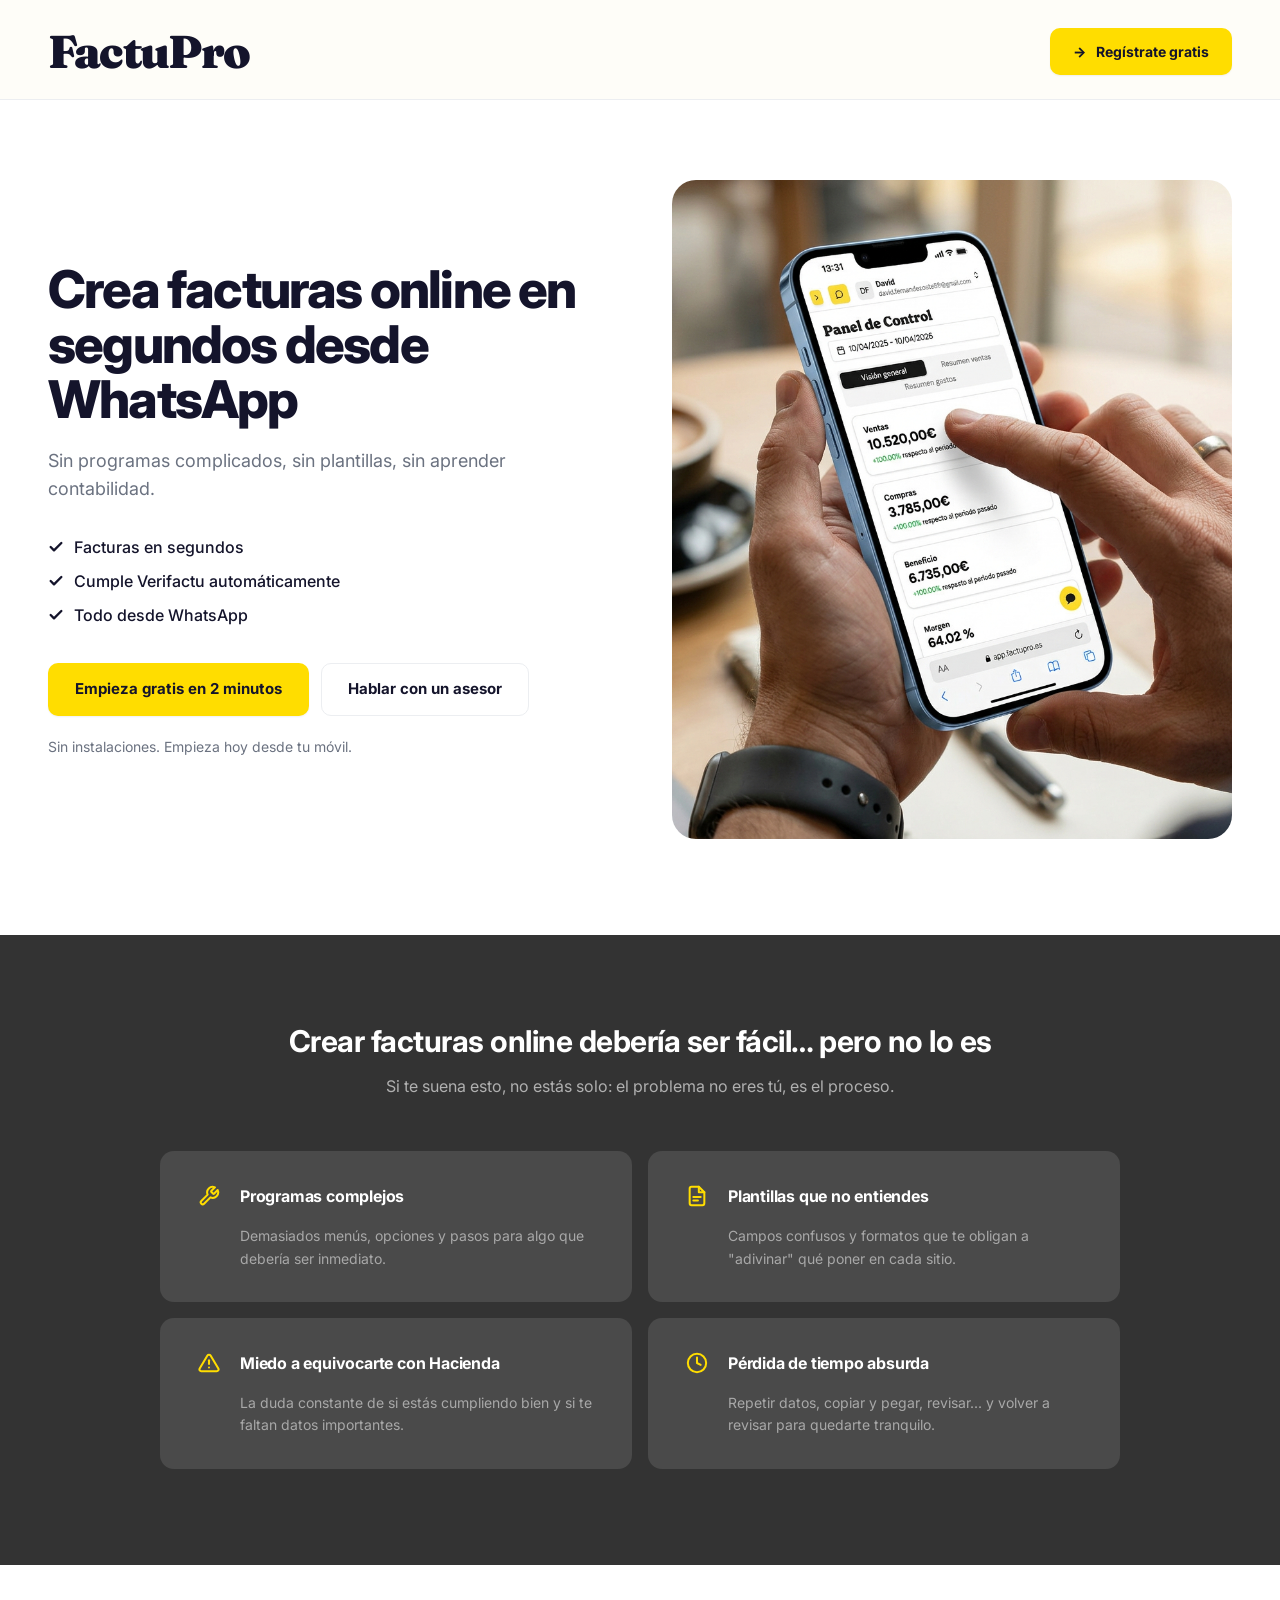
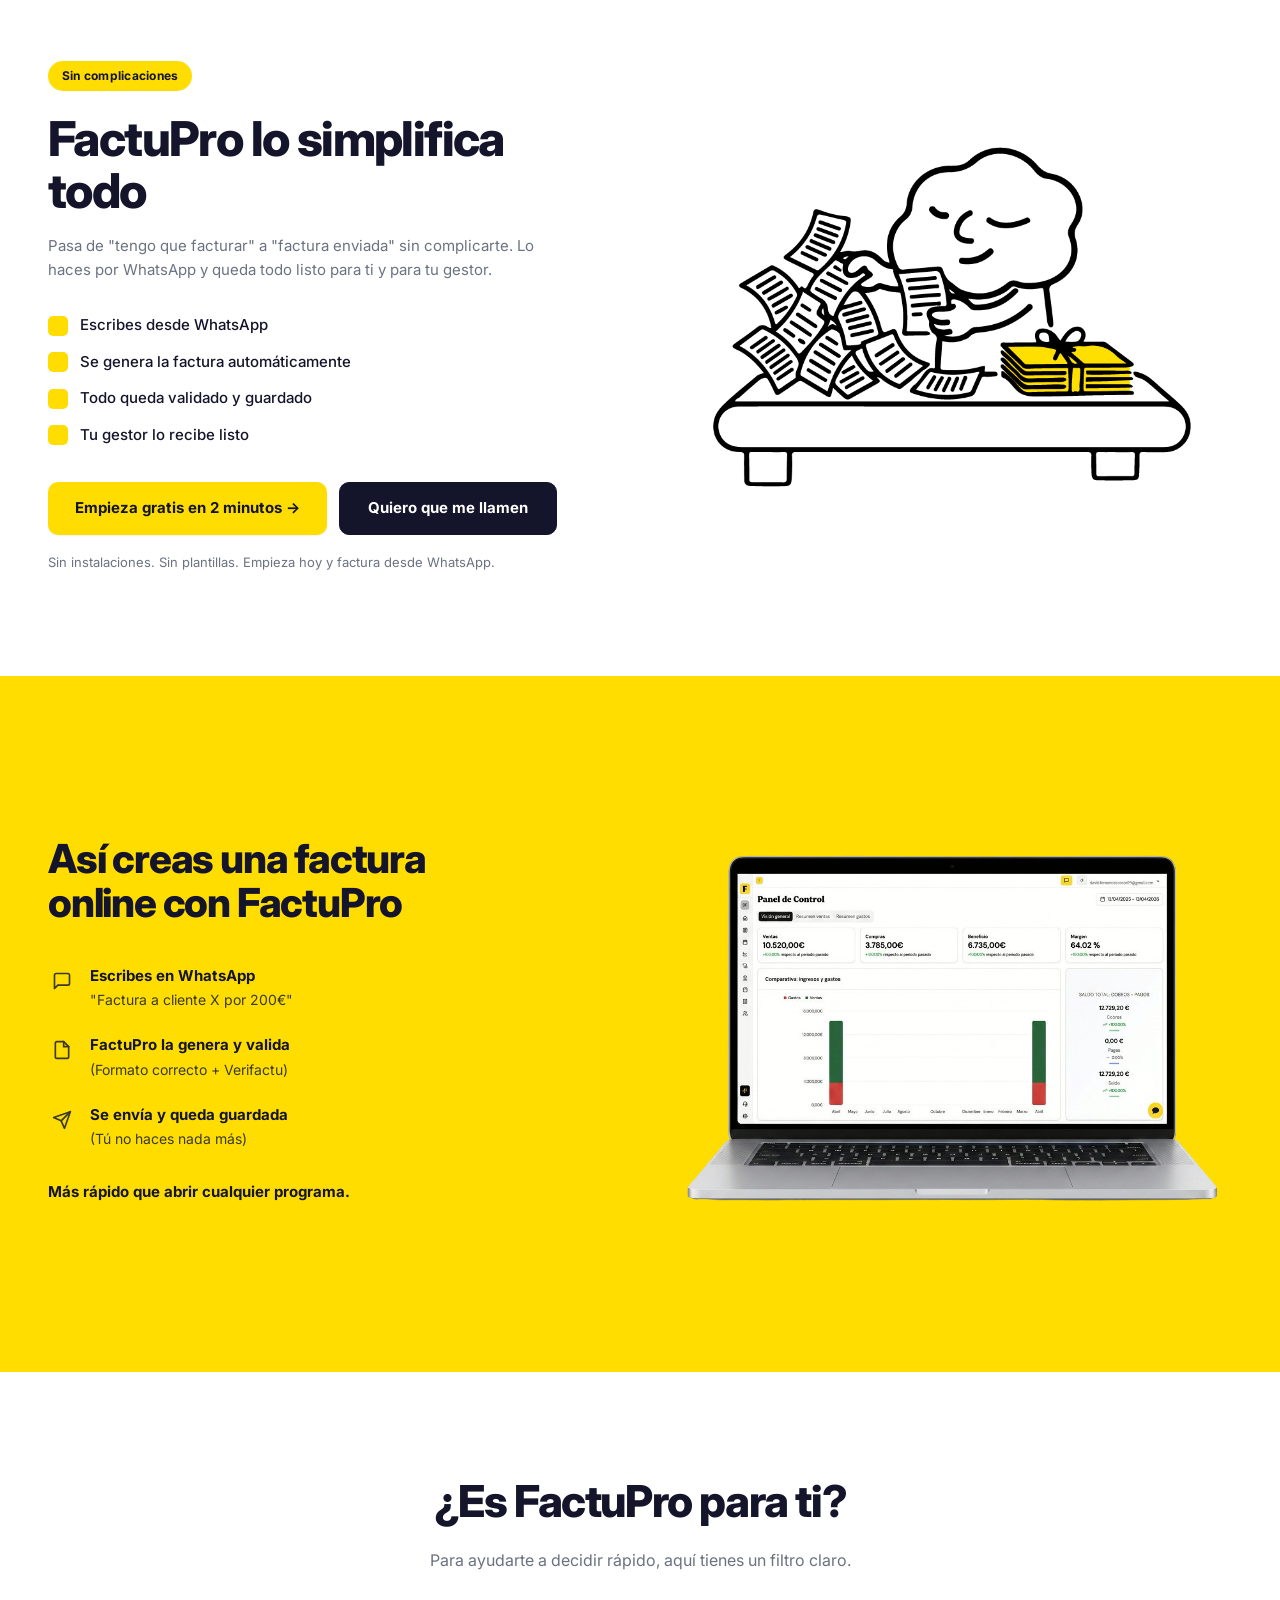
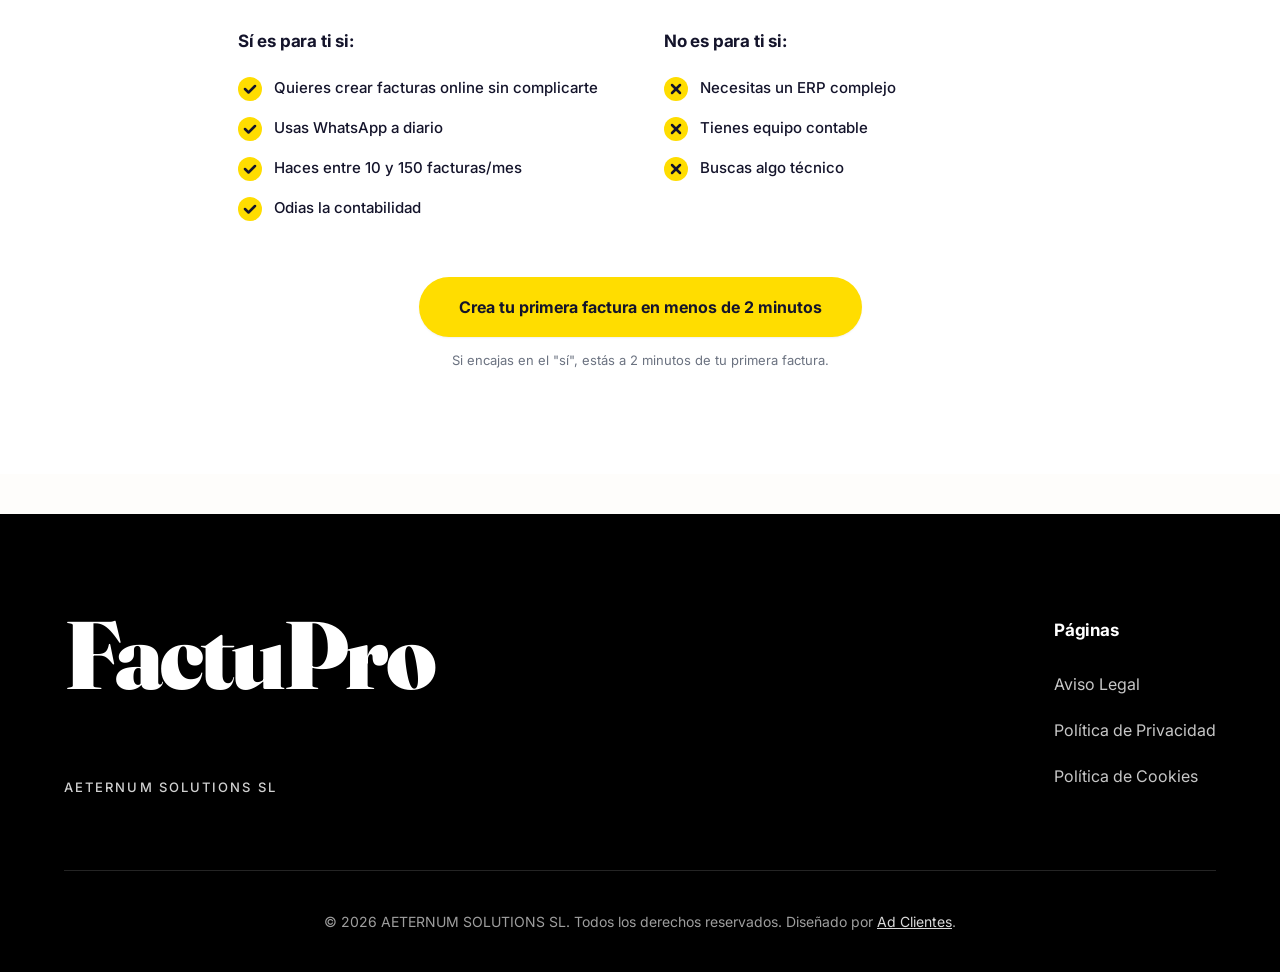
==== commit cde364f9: "Rename 'Chatea con nosotros' to 'Quiero que me llamen' Co-Authored-By: Claude Sonnet 4.6 <noreply@an" ====
--- a/creacion-de-facturas-online/index.html
+++ b/creacion-de-facturas-online/index.html
@@ -162,7 +162,7 @@
 
         <div class="ctafinal-ctas">
           <a href="https://app.factupro.es/registro" class="btn btn-primary" data-cta="ctafinal_signup">Empieza gratis en 2 minutos →</a>
-          <a href="#chat" class="btn btn-dark" data-cta="ctafinal_chat">Chatea con nosotros</a>
+          <a href="#chat" class="btn btn-dark" data-cta="ctafinal_chat">Quiero que me llamen</a>
         </div>
 
         <p class="ctafinal-note">Sin instalaciones. Sin plantillas. Empieza hoy y factura desde WhatsApp.</p>
@@ -298,5 +298,6 @@
 
   <!-- ============== SCRIPTS ============== -->
   <script src="js/tracking.js"></script>
+  <script src="js/modal.js"></script>
 </body>
 </html>
--- a/creacion-de-facturas-online/css/styles.css
+++ b/creacion-de-facturas-online/css/styles.css
@@ -1086,3 +1086,191 @@
   .cky-btn-revisit-wrapper { bottom: 90px !important; }
   .bd-item { padding-left: 4px !important; }
 }
+
+
+/* ============================================
+   FACTUPRO — CONTACT MODAL
+   ============================================ */
+#fp-modal {
+  display: none;
+  position: fixed;
+  inset: 0;
+  z-index: 9999;
+  align-items: center;
+  justify-content: center;
+  padding: 16px;
+}
+#fp-modal.fp-modal-open { display: flex; }
+
+.fp-modal-backdrop {
+  position: fixed;
+  inset: 0;
+  background: rgba(20, 20, 43, 0.6);
+  backdrop-filter: blur(2px);
+  -webkit-backdrop-filter: blur(2px);
+}
+
+.fp-modal-box {
+  position: relative;
+  background: #fff;
+  border-radius: 20px;
+  padding: 40px 36px 32px;
+  width: 100%;
+  max-width: 440px;
+  box-shadow: 0 24px 64px rgba(0,0,0,0.18);
+  z-index: 1;
+  max-height: 90vh;
+  overflow-y: auto;
+}
+
+.fp-modal-close {
+  position: absolute;
+  top: 16px;
+  right: 18px;
+  background: none;
+  border: none;
+  font-size: 26px;
+  color: #9ca3af;
+  line-height: 1;
+  padding: 4px 8px;
+  cursor: pointer;
+  transition: color .15s;
+}
+.fp-modal-close:hover { color: #14142b; }
+
+.fp-modal-tag {
+  display: inline-block;
+  background: #f5f6f8;
+  color: #6b7280;
+  font-size: 12px;
+  font-weight: 600;
+  letter-spacing: .5px;
+  text-transform: uppercase;
+  padding: 4px 10px;
+  border-radius: 6px;
+  margin: 0 0 14px;
+}
+
+.fp-modal-title {
+  font-family: "Fraunces", Georgia, serif;
+  font-size: 28px;
+  font-weight: 900;
+  color: #14142b;
+  margin: 0 0 8px;
+  letter-spacing: -0.5px;
+  line-height: 1.15;
+}
+
+.fp-modal-sub {
+  font-size: 15px;
+  color: #6b7280;
+  margin: 0 0 24px;
+  line-height: 1.5;
+}
+
+/* FORM */
+.fp-modal-form { display: flex; flex-direction: column; gap: 14px; }
+
+.fp-field { display: flex; flex-direction: column; gap: 5px; }
+
+.fp-field label {
+  font-size: 13px;
+  font-weight: 600;
+  color: #374151;
+}
+
+.fp-field input {
+  padding: 12px 14px;
+  border: 1.5px solid #e5e7eb;
+  border-radius: 10px;
+  font-size: 15px;
+  font-family: "Inter", sans-serif;
+  color: #14142b;
+  background: #fafafa;
+  transition: border-color .15s, box-shadow .15s;
+  outline: none;
+}
+.fp-field input:focus {
+  border-color: #FFDD00;
+  box-shadow: 0 0 0 3px rgba(255,221,0,0.2);
+  background: #fff;
+}
+.fp-field input::placeholder { color: #9ca3af; }
+
+.fp-required { color: #ef4444; }
+.fp-optional { color: #9ca3af; font-weight: 400; }
+
+.fp-error {
+  font-size: 13px;
+  color: #ef4444;
+  margin: 0;
+  padding: 10px 12px;
+  background: #fef2f2;
+  border-radius: 8px;
+}
+
+.fp-submit {
+  padding: 15px 24px;
+  background: #FFDD00;
+  color: #14142b;
+  border: none;
+  border-radius: 10px;
+  font-size: 16px;
+  font-weight: 700;
+  font-family: "Inter", sans-serif;
+  cursor: pointer;
+  transition: background .15s, transform .15s;
+  margin-top: 4px;
+}
+.fp-submit:hover:not(:disabled) { background: #F5D000; transform: translateY(-1px); }
+.fp-submit:disabled { opacity: .6; cursor: not-allowed; }
+
+.fp-legal {
+  font-size: 12px;
+  color: #9ca3af;
+  text-align: center;
+  margin: 0;
+}
+.fp-legal a { color: #6b7280; text-decoration: underline; }
+
+/* SUCCESS STATE */
+.fp-modal-success-state {
+  text-align: center;
+  padding: 16px 0 8px;
+}
+
+.fp-success-icon {
+  width: 60px;
+  height: 60px;
+  border-radius: 50%;
+  background: #FFDD00;
+  color: #14142b;
+  font-size: 28px;
+  font-weight: 900;
+  display: flex;
+  align-items: center;
+  justify-content: center;
+  margin: 0 auto 20px;
+}
+
+.fp-success-close {
+  background: #f5f6f8;
+  color: #14142b;
+  border: none;
+  border-radius: 10px;
+  padding: 12px 28px;
+  font-size: 15px;
+  font-weight: 600;
+  font-family: "Inter", sans-serif;
+  cursor: pointer;
+  margin-top: 8px;
+}
+
+/* MOBILE */
+@media (max-width: 560px) {
+  .fp-modal-box {
+    padding: 32px 22px 28px;
+    border-radius: 16px;
+  }
+  .fp-modal-title { font-size: 24px; }
+}
